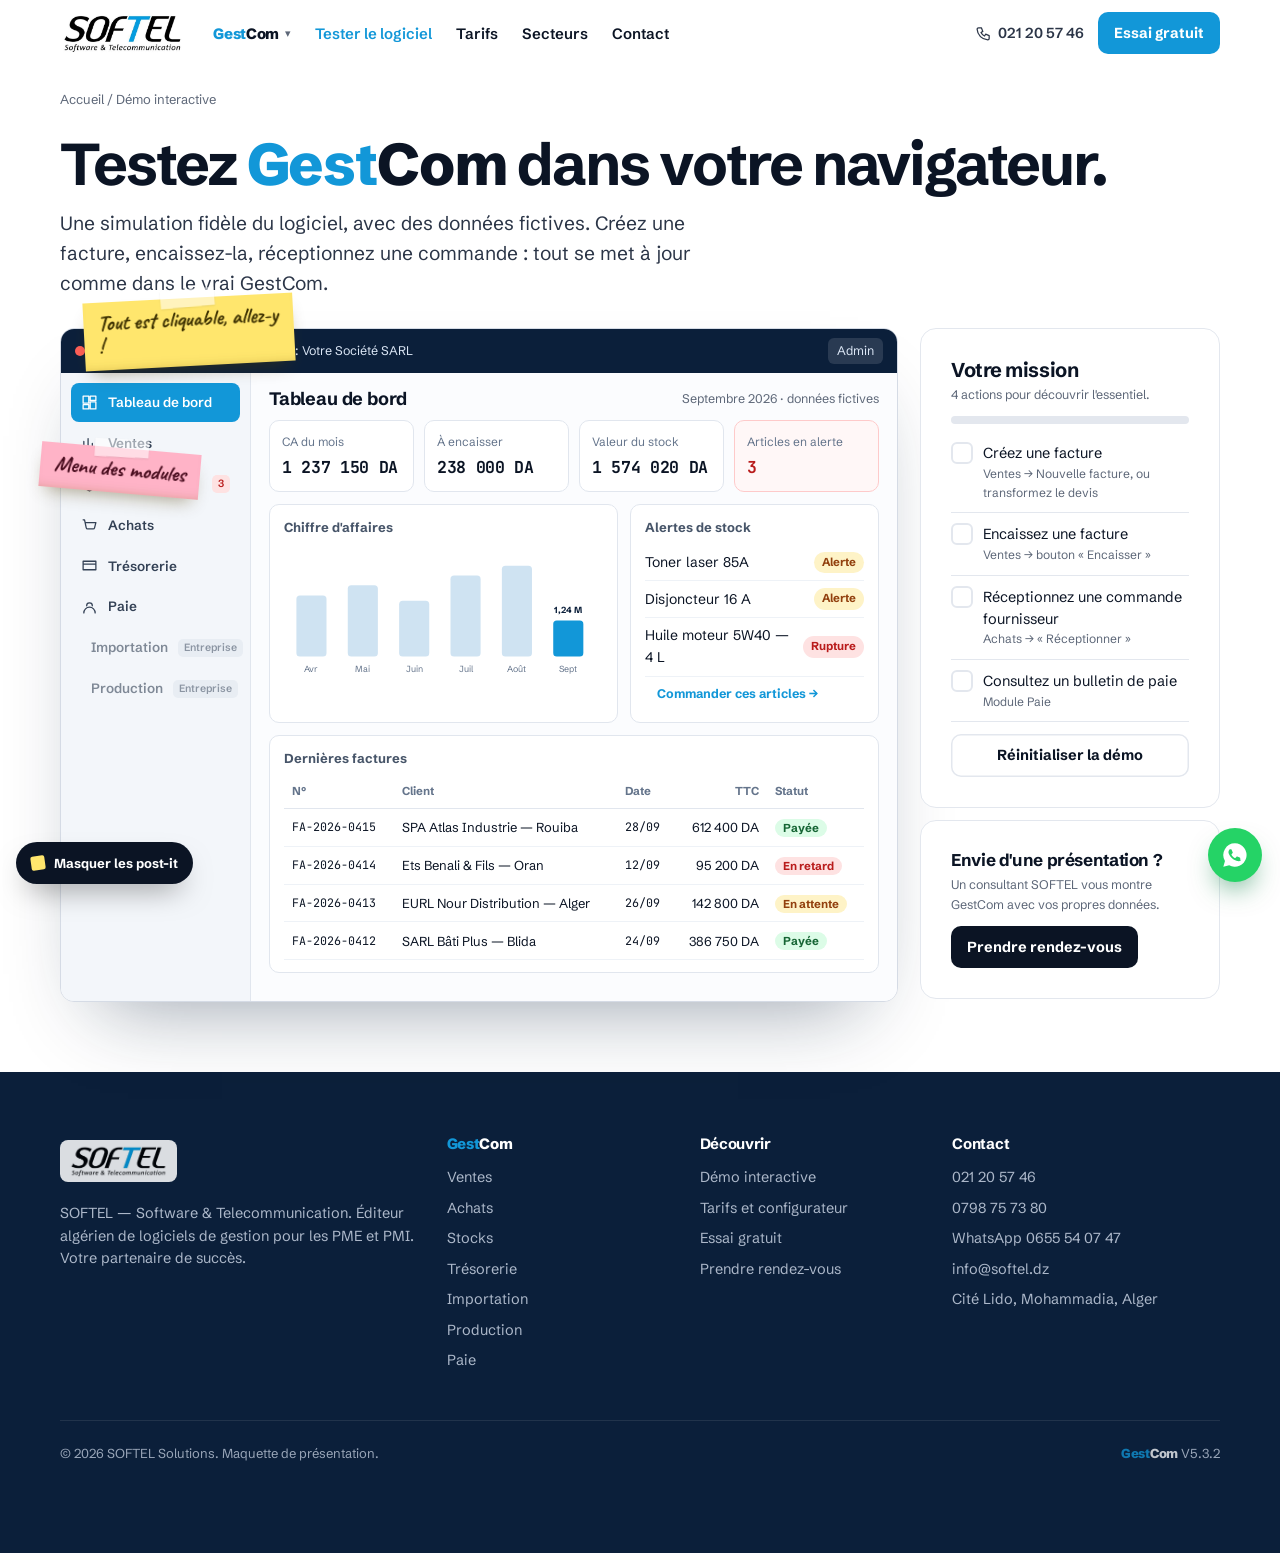
==== demo.html @ 3050d49d "Maquette SOFTEL GestCom : démo interactive, modules, tarifs, essai" ====
<!DOCTYPE html>
<html lang="fr"><head>
<meta charset="utf-8"><meta name="viewport" content="width=device-width, initial-scale=1, viewport-fit=cover">
<link rel="preconnect" href="https://fonts.googleapis.com"><link rel="preconnect" href="https://fonts.gstatic.com" crossorigin>
<link href="https://fonts.googleapis.com/css2?family=Schibsted+Grotesk:wght@400;500;600;700;800&family=JetBrains+Mono:wght@400;600&family=Caveat:wght@600;700&display=swap" rel="stylesheet">
<link rel="stylesheet" href="style.css"><link rel="icon" href="img/softel-logo.png">
<title>Tester GestCom — démo interactive · SOFTEL</title>
</head><body>
<div id="hdr"></div>
<main id="app"><div class="wrap"><nav class="crumb"><a href="index.html">Accueil</a> / Démo interactive</nav>
<div class="ph"><h1>Testez <span class="gc"><b>Gest</b><i>Com</i></span> dans votre navigateur.</h1><p class="lead">Une simulation fidèle du logiciel, avec des données fictives. Créez une facture, encaissez-la, réceptionnez une commande : tout se met à jour comme dans le vrai GestCom.</p></div>
<div class="demo-l"><div class="demo-wrap"><div id="sim"></div><span class="postit d1" style="--r:-3deg">Tout est cliquable, allez-y !</span><span class="postit d2 pk" style="--r:5deg">Menu des modules</span></div>
<aside class="miss"><div class="card"><h3>Votre mission</h3><p class="note" style="margin:4px 0 12px">4 actions pour découvrir l'essentiel.</p><div class="mbar"><i id="mb" style="width:0"></i></div><div id="mlist" style="margin-top:8px"></div>
<div class="win" id="win"><b>Bravo, vous avez fait le tour !</b><p class="note" style="margin:6px 0 10px">Le vrai GestCom va encore plus loin : multi-dépôts, importations, production…</p><a class="btn sm" href="essai.html">Demander l'essai gratuit</a></div>
<button class="btn ghost sm" id="rst" style="margin-top:12px;width:100%;justify-content:center">Réinitialiser la démo</button></div>
<div class="card"><h3 style="font-size:17px">Envie d'une présentation ?</h3><p class="note" style="margin:6px 0 12px">Un consultant SOFTEL vous montre GestCom avec vos propres données.</p><a class="btn sm dk" href="essai.html?t=rdv">Prendre rendez-vous</a></div></aside></div></div></main>
<div id="ftr"></div>
<script src="data.js"></script><script src="app.js"></script><script src="sim.js"></script>
<script>
Shell.init();
const T=[['facture','Créez une facture','Ventes → Nouvelle facture, ou transformez le devis','ventes'],['encaisse','Encaissez une facture','Ventes → bouton « Encaisser »','ventes'],['reception','Réceptionnez une commande fournisseur','Achats → « Réceptionner »','achats'],['paie','Consultez un bulletin de paie','Module Paie','paie']];
let sim;
function drawM(m){const n=T.filter(t=>m[t[0]]).length;document.getElementById('mb').style.width=(n/T.length*100)+'%';
 document.getElementById('mlist').innerHTML=T.map(t=>`<div class="mt${m[t[0]]?' done':''}" data-g="${t[3]}"><span class="cb">${m[t[0]]?ic(I.check,14):''}</span><span>${t[1]}<small>${t[2]}</small></span></div>`).join('');
 document.querySelectorAll('.mt').forEach(e=>e.onclick=()=>{sim.go(e.dataset.g);document.getElementById('sim').scrollIntoView({behavior:'smooth',block:'start'})});
 document.getElementById('win').classList.toggle('on',n===T.length)}
sim=mountSim(document.getElementById('sim'),{persist:true,notes:true,start:(location.hash.slice(1)||'dash'),onMission:drawM});
drawM(sim.mission());
document.getElementById('rst').onclick=()=>sim.reset();
</script></body></html>
---- style.css ----
:root{--ink:#0b1424;--ink2:#2b3547;--mut:#5d6778;--line:#e3e7ee;--bg:#fff;--paper:#f5f7fa;--blue:#1297d8;--deep:#0a4c8c;--navy:#0b1f3a;--ok:#12805c;--warn:#c2410c;--r:10px;--f:'Schibsted Grotesk',system-ui,sans-serif;--m:'JetBrains Mono',ui-monospace,monospace;--hand:'Caveat',cursive}
*{box-sizing:border-box;margin:0;padding:0}html{scroll-behavior:smooth;overflow-x:clip}
body{font-family:var(--f);color:var(--ink);background:var(--bg);line-height:1.55;-webkit-font-smoothing:antialiased;overflow-x:clip}
img{max-width:100%;display:block}a{color:inherit;text-decoration:none}button,input,select,textarea{font:inherit;color:inherit}
.wrap{max-width:1240px;margin:0 auto;padding-inline:clamp(16px,4vw,40px)}
h1,h2,h3,h4{line-height:1.08;letter-spacing:-.022em;font-weight:700}
h1{font-size:clamp(38px,5.4vw,72px);letter-spacing:-.035em}
h2{font-size:clamp(30px,3.8vw,50px);letter-spacing:-.03em}
h3{font-size:20px}
section{padding-block:clamp(60px,8vw,112px)}
.mono{font-family:var(--m);font-size:.9em}
.lead{font-size:clamp(17px,1.5vw,19.5px);color:var(--ink2);max-width:58ch}
.gc{font-weight:800;letter-spacing:-.02em;white-space:nowrap}.gc b{color:var(--blue);font-weight:800}.gc i{font-style:normal;color:var(--ink)}
.dark .gc i,.ft .gc i{color:#fff}
.btn{display:inline-flex;align-items:center;gap:10px;background:var(--blue);color:#fff;border:0;border-radius:var(--r);padding:14px 22px;font-weight:700;font-size:15.5px;cursor:pointer;transition:.2s;white-space:nowrap}
.btn:hover{background:var(--deep)}.btn.sm{padding:10px 16px;font-size:14.5px}
.btn.ghost{background:transparent;color:var(--ink);box-shadow:inset 0 0 0 1.5px var(--line)}.btn.ghost:hover{box-shadow:inset 0 0 0 1.5px var(--ink)}
.btn.dk{background:var(--ink)}.btn.dk:hover{background:#000}
.btn.wh{background:#fff;color:var(--ink)}
.acts{display:flex;gap:12px;flex-wrap:wrap}
.rv{opacity:0;transform:translateY(18px);transition:opacity .7s cubic-bezier(.2,.7,.2,1),transform .7s cubic-bezier(.2,.7,.2,1)}.rv.in{opacity:1;transform:none}
@media (prefers-reduced-motion:reduce){.rv{opacity:1;transform:none}*{animation:none!important}}
/* header */
.hd{position:sticky;top:0;z-index:50;background:rgba(255,255,255,.92);backdrop-filter:blur(12px);-webkit-backdrop-filter:blur(12px);border-bottom:1px solid transparent;transition:.25s}
.hd.solid{border-color:var(--line)}
.hdi{display:flex;align-items:center;gap:28px;padding-block:12px}
.logo img{height:42px;width:auto}
.nav{display:flex;align-items:center;gap:24px;font-weight:600;font-size:15px;flex:1}
.nav>a.act,.nav>a:hover{color:var(--blue)}
.dd{position:relative}.dd>button{border:0;background:transparent;cursor:pointer;display:flex;gap:6px;align-items:center;padding:8px 0;font-weight:700}
.car{font-size:11px;color:var(--mut)}
.ddm{position:absolute;top:100%;left:-18px;width:620px;display:grid;grid-template-columns:1fr 1fr;gap:4px;background:#fff;border:1px solid var(--line);border-radius:14px;padding:10px;box-shadow:0 30px 60px -30px rgba(11,20,36,.35);opacity:0;pointer-events:none;transform:translateY(6px);transition:.2s}
.dd:hover .ddm,.dd:focus-within .ddm{opacity:1;pointer-events:auto;transform:none}
.ddm a{display:flex;gap:12px;padding:10px;border-radius:10px}.ddm a:hover{background:var(--paper)}
.ddm b{display:block;font-size:14.5px}.ddm small{color:var(--mut);font-size:12.5px;line-height:1.35;display:block}
.mi{width:36px;height:36px;border-radius:9px;background:color-mix(in srgb,var(--c) 12%,#fff);color:var(--c);display:grid;place-items:center;flex:none}
.hr{display:flex;align-items:center;gap:14px}.lnk{display:inline-flex;gap:6px;align-items:center;font-weight:600;font-size:14.5px;color:var(--ink2)}
.burger{display:none;width:42px;height:42px;border:1px solid var(--line);background:#fff;border-radius:10px;font-size:19px;cursor:pointer}
.mnav{display:none}
@media(max-width:1020px){.nav,.lnk{display:none}.burger{display:grid;place-items:center}.hdi{justify-content:space-between}.mnav.open{display:flex;flex-direction:column;padding:6px clamp(16px,4vw,40px) 18px;border-top:1px solid var(--line)}.mnav a{padding:12px 0;border-bottom:1px solid var(--line);font-weight:600}}
/* post-it */
@keyframes bob{0%,100%{transform:rotate(var(--r)) translateY(0)}50%{transform:rotate(var(--r)) translateY(-4px)}}
.postit{position:absolute;z-index:6;font-family:var(--hand);font-size:22px;line-height:1.05;font-weight:700;color:#3b2f00;background:#ffe66d;padding:10px 14px 12px;min-width:120px;max-width:210px;box-shadow:0 10px 18px -8px rgba(80,60,0,.45),inset 0 -8px 12px -10px rgba(120,90,0,.35);transform:rotate(var(--r));animation:bob 3.2s ease-in-out infinite;pointer-events:none}
.postit::before{content:"";position:absolute;top:-9px;left:50%;width:54px;height:18px;margin-left:-27px;background:rgba(255,255,255,.55);transform:rotate(-2deg);box-shadow:0 1px 2px rgba(0,0,0,.08)}
.postit.pk{background:#ffb3c7;color:#4a0d1f}.postit.bl{background:#bfe6ff;color:#062b45}.postit.gr{background:#c9f2c0;color:#123d0c}
.postit.inl{position:relative;display:inline-block;vertical-align:middle}
.nopost .postit{display:none!important}
.ptog{position:fixed;left:16px;bottom:calc(16px + env(safe-area-inset-bottom,0px));z-index:80;display:inline-flex;align-items:center;gap:9px;border:0;cursor:pointer;background:var(--ink);color:#fff;font-weight:700;font-size:13px;padding:11px 15px;border-radius:999px;box-shadow:0 14px 30px -12px rgba(0,0,0,.5)}
.ptog .pin{width:14px;height:14px;background:#ffe66d;border-radius:2px;transform:rotate(-8deg)}
.wa{position:fixed;right:18px;bottom:calc(18px + env(safe-area-inset-bottom,0px));z-index:70;width:54px;height:54px;border-radius:50%;background:#25d366;color:#fff;display:grid;place-items:center;box-shadow:0 14px 28px -10px rgba(0,120,60,.7)}
#toast{position:fixed;top:84px;right:18px;z-index:95;background:var(--ink);color:#fff;border-radius:12px;padding:14px 18px;max-width:340px;transform:translateX(130%);transition:.35s cubic-bezier(.2,.8,.2,1);font-size:14.5px}
#toast.on{transform:none}
/* footer */
.ft{background:var(--navy);color:#c9d3e3;padding-top:64px}
.ft .logo img{background:#fff;border-radius:8px;padding:4px 8px}
.ftop{display:grid;grid-template-columns:1.6fr 1fr 1fr 1.2fr;gap:30px}
.ftop p{margin-top:16px;max-width:360px;font-size:14.5px;opacity:.85}
.ftop h4{color:#fff;font-size:15px;margin-bottom:10px}
.ftop a{display:block;font-size:14.5px;padding:4px 0;opacity:.85}.ftop a:hover{opacity:1;color:#fff}
.fbot{display:flex;justify-content:space-between;gap:12px;flex-wrap:wrap;border-top:1px solid rgba(255,255,255,.12);margin-top:44px;padding-block:22px 90px;font-size:13px;opacity:.75}
@media(max-width:860px){.ftop{grid-template-columns:1fr 1fr}.ftop>div:first-child{grid-column:1/-1}}
/* forms */
.fld{display:flex;flex-direction:column;gap:6px;font-size:13.5px;font-weight:600}
.fld input,.fld select,.fld textarea{border:1px solid var(--line);border-radius:var(--r);padding:12px 13px;font-weight:400;font-size:15px;background:#fff;outline:0}
.fld input:focus,.fld select:focus,.fld textarea:focus{border-color:var(--blue);box-shadow:0 0 0 3px color-mix(in srgb,var(--blue) 18%,transparent)}
.fg{display:grid;grid-template-columns:1fr 1fr;gap:14px}.fg .full{grid-column:1/-1}
@media(max-width:620px){.fg{grid-template-columns:1fr}}
.card{background:#fff;border:1px solid var(--line);border-radius:16px;padding:clamp(20px,2.6vw,30px)}
.note{font-size:12.5px;color:var(--mut)}
.crumb{font-size:13px;color:var(--mut);padding-top:22px}.crumb a:hover{color:var(--blue)}
.tag{display:inline-flex;align-items:center;gap:8px;font-size:13px;font-weight:700;color:var(--deep);background:color-mix(in srgb,var(--blue) 10%,#fff);padding:6px 12px;border-radius:999px}
.tag .dot{width:7px;height:7px;border-radius:50%;background:var(--ok);box-shadow:0 0 0 3px color-mix(in srgb,var(--ok) 25%,transparent)}
/* ===== Simulateur GestCom ===== */
.sim{background:#fff;border:1px solid #d5dbe5;border-radius:14px;overflow:hidden;box-shadow:0 40px 80px -40px rgba(11,31,58,.45);font-size:14px;text-align:left}
.stb{display:flex;align-items:center;gap:12px;padding:9px 14px;background:#0b1f3a;color:#dbe6f5;font-size:12.5px}
.stb .gc i{color:#fff}.dots{display:flex;gap:6px}.dots i{width:10px;height:10px;border-radius:50%;background:#ff5f57}.dots i:nth-child(2){background:#febc2e}.dots i:nth-child(3){background:#28c840}
.stt{flex:1;white-space:nowrap;overflow:hidden;text-overflow:ellipsis}.usr{background:rgba(255,255,255,.12);padding:3px 9px;border-radius:6px}
.sbody{display:grid;grid-template-columns:190px 1fr;min-height:520px}
.snav{background:#f3f6fa;border-right:1px solid #e1e6ee;padding:10px;display:flex;flex-direction:column;gap:2px}
.snav button{display:flex;align-items:center;gap:10px;border:0;background:transparent;padding:9px 10px;border-radius:8px;cursor:pointer;font-weight:600;font-size:13.5px;color:#334155;text-align:left}
.snav button:hover{background:#e7edf5}.snav button.on{background:#1297d8;color:#fff}
.snav button.lk{opacity:.6}.snav em{margin-left:auto;font-style:normal;font-size:10.5px;background:#e2e8f0;color:#475569;padding:1px 6px;border-radius:5px}
.snav em.al{background:#fee2e2;color:#b91c1c}.snav button.on em{background:rgba(255,255,255,.25);color:#fff}
.smain{padding:16px 18px;overflow:auto;max-height:640px;background:#fbfcfe}
.sim.cmp .smain{max-height:470px}.sim.cmp .sbody{min-height:470px}
.sh{display:flex;justify-content:space-between;align-items:center;gap:10px;margin-bottom:12px;flex-wrap:wrap}.sh h4{font-size:18px;letter-spacing:-.01em}
.kpis{display:grid;grid-template-columns:repeat(4,1fr);gap:10px;margin-bottom:12px}.kpis.k2{grid-template-columns:repeat(3,1fr)}
.kpis div{background:#fff;border:1px solid #e1e6ee;border-radius:10px;padding:10px 12px}.kpis small{color:#64748b;font-size:12px}.kpis b{display:block;font-size:16.5px;font-family:var(--m);letter-spacing:-.02em;margin-top:2px}
.kpis .al{border-color:#fecaca;background:#fff7f7}.kpis .al b{color:#b91c1c}
.g2{display:grid;grid-template-columns:1.4fr 1fr;gap:12px}.g2b{grid-template-columns:.8fr 1.2fr}
.pn{background:#fff;border:1px solid #e1e6ee;border-radius:10px;padding:12px 14px;margin-bottom:12px}
.pn h5{font-size:13px;color:#475569;margin-bottom:8px;font-weight:700}
.chart{width:100%;height:auto}.chart text{font-size:10px;fill:#64748b;font-family:var(--f)}.chart text.v{fill:#0b1f3a;font-weight:700}
.row{display:flex;justify-content:space-between;align-items:center;gap:10px;padding:7px 0;border-bottom:1px solid #eef2f7}.row:last-child{border:0}.rw{display:flex;gap:6px;align-items:center;flex-wrap:wrap;justify-content:flex-end}
.bd{font-size:11.5px;font-weight:700;padding:2px 8px;border-radius:999px;white-space:nowrap}.bd.ok{background:#dcfce7;color:#166534}.bd.wt{background:#fef3c7;color:#92400e}.bd.ko{background:#fee2e2;color:#b91c1c}
.sb{display:inline-flex;align-items:center;gap:6px;border:1px solid #d5dbe5;background:#fff;padding:6px 11px;border-radius:7px;font-weight:700;font-size:12.5px;cursor:pointer;white-space:nowrap}
.sb:hover{border-color:#1297d8;color:#1297d8}.sb.pr{background:#1297d8;border-color:#1297d8;color:#fff}.sb.pr:hover{background:#0a4c8c;color:#fff}.sb.ln{border-color:transparent;color:#1297d8}
.tbl{overflow-x:auto}.tbl table,.doc table{width:100%;border-collapse:collapse;font-size:13px}
.tbl th,.doc th{text-align:left;font-size:11.5px;color:#64748b;font-weight:700;padding:7px 8px;border-bottom:1px solid #e1e6ee;white-space:nowrap}
.tbl td,.doc td{padding:8px;border-bottom:1px solid #eef2f7;vertical-align:middle}.n{text-align:right!important;white-space:nowrap}
.srch{border:1px solid #d5dbe5;border-radius:8px;padding:7px 10px;font-size:13px;width:220px}
.fl select{border:1px solid #d5dbe5;border-radius:6px;padding:5px;font-size:13px;max-width:230px}.fl input{width:64px;border:1px solid #d5dbe5;border-radius:6px;padding:5px;text-align:right}
.sl{display:flex;flex-direction:column;gap:4px;font-weight:700;font-size:12.5px;margin-bottom:10px}.sl select{border:1px solid #d5dbe5;border-radius:7px;padding:8px;font-size:14px;max-width:360px}
.tot{margin:12px 0 10px auto;max-width:300px;display:grid;gap:4px}.tot div{display:flex;justify-content:space-between;font-size:13.5px}.tot b{font-family:var(--m)}.tot .big{font-size:16px;border-top:1px solid #e1e6ee;padding-top:6px}
.pos{color:#15803d;font-family:var(--m)}.neg{color:#b91c1c;font-family:var(--m)}
.emp{display:block;width:100%;text-align:left;border:1px solid transparent;background:transparent;padding:9px 10px;border-radius:8px;cursor:pointer}.emp small{display:block;color:#64748b}.emp.on{background:#e8f4fb;border-color:#bfe0f3}
.lockv{text-align:center;padding:50px 20px;display:flex;flex-direction:column;align-items:center;gap:10px}.lockv h4{font-size:22px}
.rel{position:relative;display:inline-block}
.postit.n-new{top:44px;right:-10px;font-size:19px;min-width:150px}.postit.n-val{bottom:44px;right:0;font-size:19px}
.simod{position:fixed;inset:0;z-index:100;background:rgba(6,14,28,.6);display:grid;place-items:center;padding:16px;overflow:auto}
.doc{background:#fff;color:#0b1424;max-width:640px;width:100%;border-radius:10px;padding:28px;font-size:14px}
.dh{display:flex;justify-content:space-between;gap:16px;border-bottom:2px solid #0b1f3a;padding-bottom:12px}
@media(max-width:760px){.sbody{grid-template-columns:1fr}.snav{flex-direction:row;overflow-x:auto;border-right:0;border-bottom:1px solid #e1e6ee}.snav button{flex:none}.snav button span{white-space:nowrap}.kpis{grid-template-columns:1fr 1fr}.kpis.k2{grid-template-columns:1fr 1fr}.g2,.g2b{grid-template-columns:1fr}.stt{font-size:11px}.smain{max-height:none}.postit.n-new{right:auto;left:0}}
@media print{body>*:not(.simod){display:none!important}.simod{position:static;background:none;padding:0}.doc .acts{display:none}}
/* ===== Accueil ===== */
.hero{padding-block:clamp(40px,6vw,80px) 70px;background:linear-gradient(180deg,#f3f8fc 0%,#fff 70%);position:relative;overflow:hidden}
.hero::before{content:"";position:absolute;inset:0;background:radial-gradient(circle at 1px 1px,rgba(18,151,216,.18) 1px,transparent 0) 0 0/22px 22px;mask:linear-gradient(180deg,#000,transparent 70%);pointer-events:none}
.hg{position:relative;display:grid;grid-template-columns:.9fr 1.25fr;gap:clamp(24px,4vw,56px);align-items:center}
.hero h1 .gc{font-size:1em}
.hero .lead{margin:20px 0 28px}
.proof{display:flex;gap:26px;flex-wrap:wrap;margin-top:30px;padding-top:22px;border-top:1px solid var(--line);font-size:14px;color:var(--mut)}
.proof b{display:block;font-size:22px;color:var(--ink);letter-spacing:-.02em}
.hsim{position:relative}
.hsim .postit.p1{top:-26px;left:-24px}.hsim .postit.p2{bottom:-22px;right:-14px}
@media(max-width:1020px){.hg{grid-template-columns:1fr}.hsim .postit.p1{left:8px}}
.strip{border-block:1px solid var(--line);background:#fff}
.strip .wrap{display:flex;justify-content:space-between;gap:20px;flex-wrap:wrap;padding-block:18px;font-size:14.5px;color:var(--ink2)}
.strip span{display:inline-flex;align-items:center;gap:8px}.strip svg{color:var(--blue)}
.sh2{display:flex;justify-content:space-between;align-items:flex-end;gap:24px;flex-wrap:wrap;margin-bottom:36px}.sh2 p{max-width:460px;color:var(--mut)}
.mods{display:grid;grid-template-columns:repeat(4,1fr);gap:14px}
.mod{position:relative;border:1px solid var(--line);border-radius:14px;padding:22px;display:flex;flex-direction:column;gap:10px;transition:.25s;background:#fff}
.mod:hover{border-color:var(--c);transform:translateY(-3px);box-shadow:0 20px 40px -26px rgba(11,31,58,.35)}
.mod h3{font-size:19px}.mod p{font-size:14.5px;color:var(--mut)}
.mod .go{margin-top:auto;display:inline-flex;align-items:center;gap:8px;font-weight:700;font-size:14px;color:var(--c)}
.mod .pls{position:absolute;top:16px;right:16px;width:10px;height:10px;border-radius:50%;background:var(--c);box-shadow:0 0 0 0 var(--c);animation:pl 2s infinite}
@keyframes pl{0%{box-shadow:0 0 0 0 color-mix(in srgb,var(--c) 60%,transparent)}70%{box-shadow:0 0 0 10px transparent}100%{box-shadow:0 0 0 0 transparent}}
.mod.all{background:var(--navy);color:#fff;border-color:var(--navy);justify-content:center}.mod.all p{color:#b8c6db}
@media(max-width:1020px){.mods{grid-template-columns:1fr 1fr}}@media(max-width:560px){.mods{grid-template-columns:1fr}}
.ba{display:grid;grid-template-columns:1fr 1fr;gap:18px;align-items:stretch}
.ba figure{position:relative;border-radius:16px;overflow:hidden;min-height:340px}
.ba img{width:100%;height:100%;object-fit:cover;position:absolute;inset:0}
.ba figcaption{position:absolute;left:16px;bottom:16px;background:#fff;border-radius:10px;padding:8px 12px;font-weight:700;font-size:14px}
.after{background:var(--navy);color:#fff;border-radius:16px;padding:clamp(24px,3vw,40px);display:flex;flex-direction:column;gap:14px}
.after ul{list-style:none;display:grid;gap:10px}.after li{display:flex;gap:10px;align-items:flex-start}.after li svg{color:#5cc4f5;flex:none;margin-top:2px}
@media(max-width:860px){.ba{grid-template-columns:1fr}}
.feats{display:grid;grid-template-columns:repeat(4,1fr);border-top:1px solid var(--line);border-left:1px solid var(--line)}
.feats div{border-right:1px solid var(--line);border-bottom:1px solid var(--line);padding:22px}
.feats b{display:block;margin-bottom:6px;font-size:16px}.feats span{font-size:14px;color:var(--mut)}
@media(max-width:900px){.feats{grid-template-columns:1fr 1fr}}@media(max-width:520px){.feats{grid-template-columns:1fr}}
.tryband{background:linear-gradient(135deg,#0b1f3a,#0a4c8c);color:#fff;border-radius:20px;padding:clamp(28px,4vw,54px);display:grid;grid-template-columns:1.2fr 1fr;gap:30px;align-items:center;position:relative}
.tryband .lead{color:#c8d6ea}.tryband .steps3{display:grid;gap:12px;counter-reset:s}
.tryband .steps3 div{display:flex;gap:12px;align-items:center;background:rgba(255,255,255,.08);border-radius:12px;padding:12px 14px;counter-increment:s}
.tryband .steps3 div::before{content:counter(s);width:30px;height:30px;border-radius:50%;background:#fff;color:var(--navy);display:grid;place-items:center;font-weight:800;flex:none}
@media(max-width:860px){.tryband{grid-template-columns:1fr}}
.sect{display:flex;flex-wrap:wrap;gap:10px}.sect span{border:1px solid var(--line);border-radius:999px;padding:9px 16px;font-weight:600;font-size:14.5px;background:#fff}
.pp{display:grid;grid-template-columns:repeat(3,1fr);gap:14px}
.pp a{border:1px solid var(--line);border-radius:14px;padding:22px;display:flex;flex-direction:column;gap:6px;position:relative;transition:.2s}.pp a:hover{border-color:var(--blue)}
.pp a.hl{border:2px solid var(--blue)}.pp .pr{font-family:var(--m);font-size:22px;font-weight:600;letter-spacing:-.02em}.pp small{color:var(--mut)}
@media(max-width:860px){.pp{grid-template-columns:1fr}}
.contact{display:grid;grid-template-columns:1fr 1fr;gap:18px}
.cl{display:flex;gap:14px;align-items:flex-start;padding:14px 0;border-bottom:1px solid var(--line)}.cl:last-child{border:0}.cl svg{color:var(--blue);flex:none;margin-top:2px}.cl small{display:block;color:var(--mut)}
@media(max-width:860px){.contact{grid-template-columns:1fr}}
/* ===== Pages ===== */
.ph{padding-block:10px 30px}.ph h1{font-size:clamp(34px,4.6vw,60px);margin-top:12px}.ph .lead{margin-top:14px}
.demo-l{display:grid;grid-template-columns:1fr 300px;gap:22px;align-items:start;padding-bottom:70px}
.miss{position:sticky;top:88px;display:flex;flex-direction:column;gap:12px}
.mbar{height:8px;border-radius:4px;background:var(--line);overflow:hidden}.mbar i{display:block;height:100%;background:var(--ok);transition:width .5s}
.mt{display:flex;gap:10px;align-items:flex-start;font-size:14.5px;padding:10px 0;border-bottom:1px solid var(--line);cursor:pointer}
.mt .cb{width:22px;height:22px;border-radius:6px;border:2px solid var(--line);flex:none;display:grid;place-items:center;color:#fff}
.mt.done .cb{background:var(--ok);border-color:var(--ok)}.mt.done span{text-decoration:line-through;color:var(--mut)}
.mt small{display:block;color:var(--mut)}
.win{background:#e9f8f1;border:1px solid #b7e6cf;border-radius:14px;padding:16px;display:none}.win.on{display:block}
@media(max-width:1020px){.demo-l{grid-template-columns:1fr}.miss{position:static;order:-1}}
.demo-wrap{position:relative}
.demo-wrap .postit.d1{top:-30px;left:24px}.demo-wrap .postit.d2{top:120px;left:-20px}
@media(max-width:760px){.demo-wrap .postit.d2{display:none}}
/* tarifs */
.bill{display:inline-flex;background:var(--paper);border:1px solid var(--line);border-radius:12px;padding:4px;gap:4px}
.bill button{border:0;background:transparent;padding:10px 16px;border-radius:9px;font-weight:700;cursor:pointer;font-size:14.5px}.bill button.on{background:#fff;box-shadow:0 2px 8px -3px rgba(0,0,0,.2)}
.plans{display:grid;grid-template-columns:repeat(3,1fr);gap:16px;margin-top:26px}
.plan{border:1px solid var(--line);border-radius:18px;padding:26px;display:flex;flex-direction:column;gap:14px;position:relative;background:#fff;cursor:pointer;transition:.2s}
.plan:hover{border-color:var(--blue)}.plan.on{border:2px solid var(--blue);box-shadow:0 30px 60px -36px rgba(18,151,216,.6)}
.plan .pop{position:absolute;top:-12px;left:24px;background:var(--blue);color:#fff;font-size:12px;font-weight:800;padding:4px 10px;border-radius:999px}
.plan .pr{font-family:var(--m);font-size:32px;font-weight:600;letter-spacing:-.03em}.plan .pr small{font-family:var(--f);font-size:14px;color:var(--mut);font-weight:500;letter-spacing:0}
.plan ul{list-style:none;display:grid;gap:8px;font-size:14.5px}.plan li{display:flex;gap:9px}.plan li svg{color:var(--ok);flex:none;margin-top:2px}.plan li.no{color:#9aa3b2}.plan li.no svg{color:#cbd2dc}
@media(max-width:960px){.plans{grid-template-columns:1fr}}
.cfg{display:grid;grid-template-columns:1fr 380px;gap:22px;align-items:start;margin-top:40px}
.cfgsum{position:sticky;top:88px}
.opt{display:flex;justify-content:space-between;align-items:center;gap:12px;padding:14px 0;border-bottom:1px solid var(--line)}
.opt label{display:flex;gap:12px;align-items:center;cursor:pointer;font-weight:600}.opt input[type=checkbox]{width:19px;height:19px;accent-color:var(--blue)}
.opt small{color:var(--mut);font-weight:400;display:block}
.rng{width:100%;accent-color:var(--blue)}
.srow{display:flex;justify-content:space-between;gap:10px;font-size:14.5px;padding:5px 0}.srow b{font-family:var(--m)}
.srow.t{border-top:1px solid var(--line);margin-top:8px;padding-top:12px;font-size:19px}
@media(max-width:960px){.cfg{grid-template-columns:1fr}.cfgsum{position:static}}
table.cmp{width:100%;border-collapse:collapse;font-size:14.5px}table.cmp th,table.cmp td{padding:12px;border-bottom:1px solid var(--line);text-align:center}table.cmp th:first-child,table.cmp td:first-child{text-align:left}
table.cmp thead th{font-size:15px}.yes{color:var(--ok);font-weight:800}.nop{color:#c0c7d2}
details.faq{border-bottom:1px solid var(--line);padding:16px 0}details.faq summary{font-weight:700;cursor:pointer;font-size:16.5px}details.faq p{margin-top:10px;color:var(--ink2);max-width:75ch}
/* module */
.mh{display:grid;grid-template-columns:1fr 1fr;gap:clamp(24px,4vw,56px);align-items:center;padding-block:20px 60px}
.mkp{display:grid;grid-template-columns:repeat(3,1fr);gap:10px;margin-top:26px}.mkp div{border:1px solid var(--line);border-radius:12px;padding:14px}.mkp b{display:block;font-size:20px;letter-spacing:-.02em}.mkp small{color:var(--mut)}
.flist{display:grid;grid-template-columns:1fr 1fr;gap:12px}.flist div{display:flex;gap:12px;border:1px solid var(--line);border-radius:12px;padding:16px;background:#fff}.flist svg{color:var(--c);flex:none}
@media(max-width:900px){.mh{grid-template-columns:1fr}.flist{grid-template-columns:1fr}}
.mnav2{display:flex;gap:8px;flex-wrap:wrap}.mnav2 a{border:1px solid var(--line);border-radius:999px;padding:8px 14px;font-weight:600;font-size:14px}.mnav2 a.on{background:var(--ink);color:#fff;border-color:var(--ink)}
/* essai */
.tabs2{display:flex;gap:6px;flex-wrap:wrap;margin-bottom:20px}.tabs2 button{border:1px solid var(--line);background:#fff;padding:11px 16px;border-radius:10px;font-weight:700;cursor:pointer}.tabs2 button.on{background:var(--ink);color:#fff;border-color:var(--ink)}
.slots{display:grid;grid-template-columns:repeat(4,1fr);gap:8px}.slots button{border:1px solid var(--line);background:#fff;border-radius:10px;padding:10px 6px;cursor:pointer;font-weight:600;font-size:13.5px}.slots button.on{border:2px solid var(--blue);color:var(--blue)}
.slots button small{display:block;color:var(--mut);font-weight:400}
@media(max-width:560px){.slots{grid-template-columns:repeat(2,1fr)}}
.okb{text-align:center;display:flex;flex-direction:column;align-items:center;gap:12px;padding:30px 10px}
.okb .ok{width:70px;height:70px;border-radius:50%;background:var(--ok);color:#fff;display:grid;place-items:center}
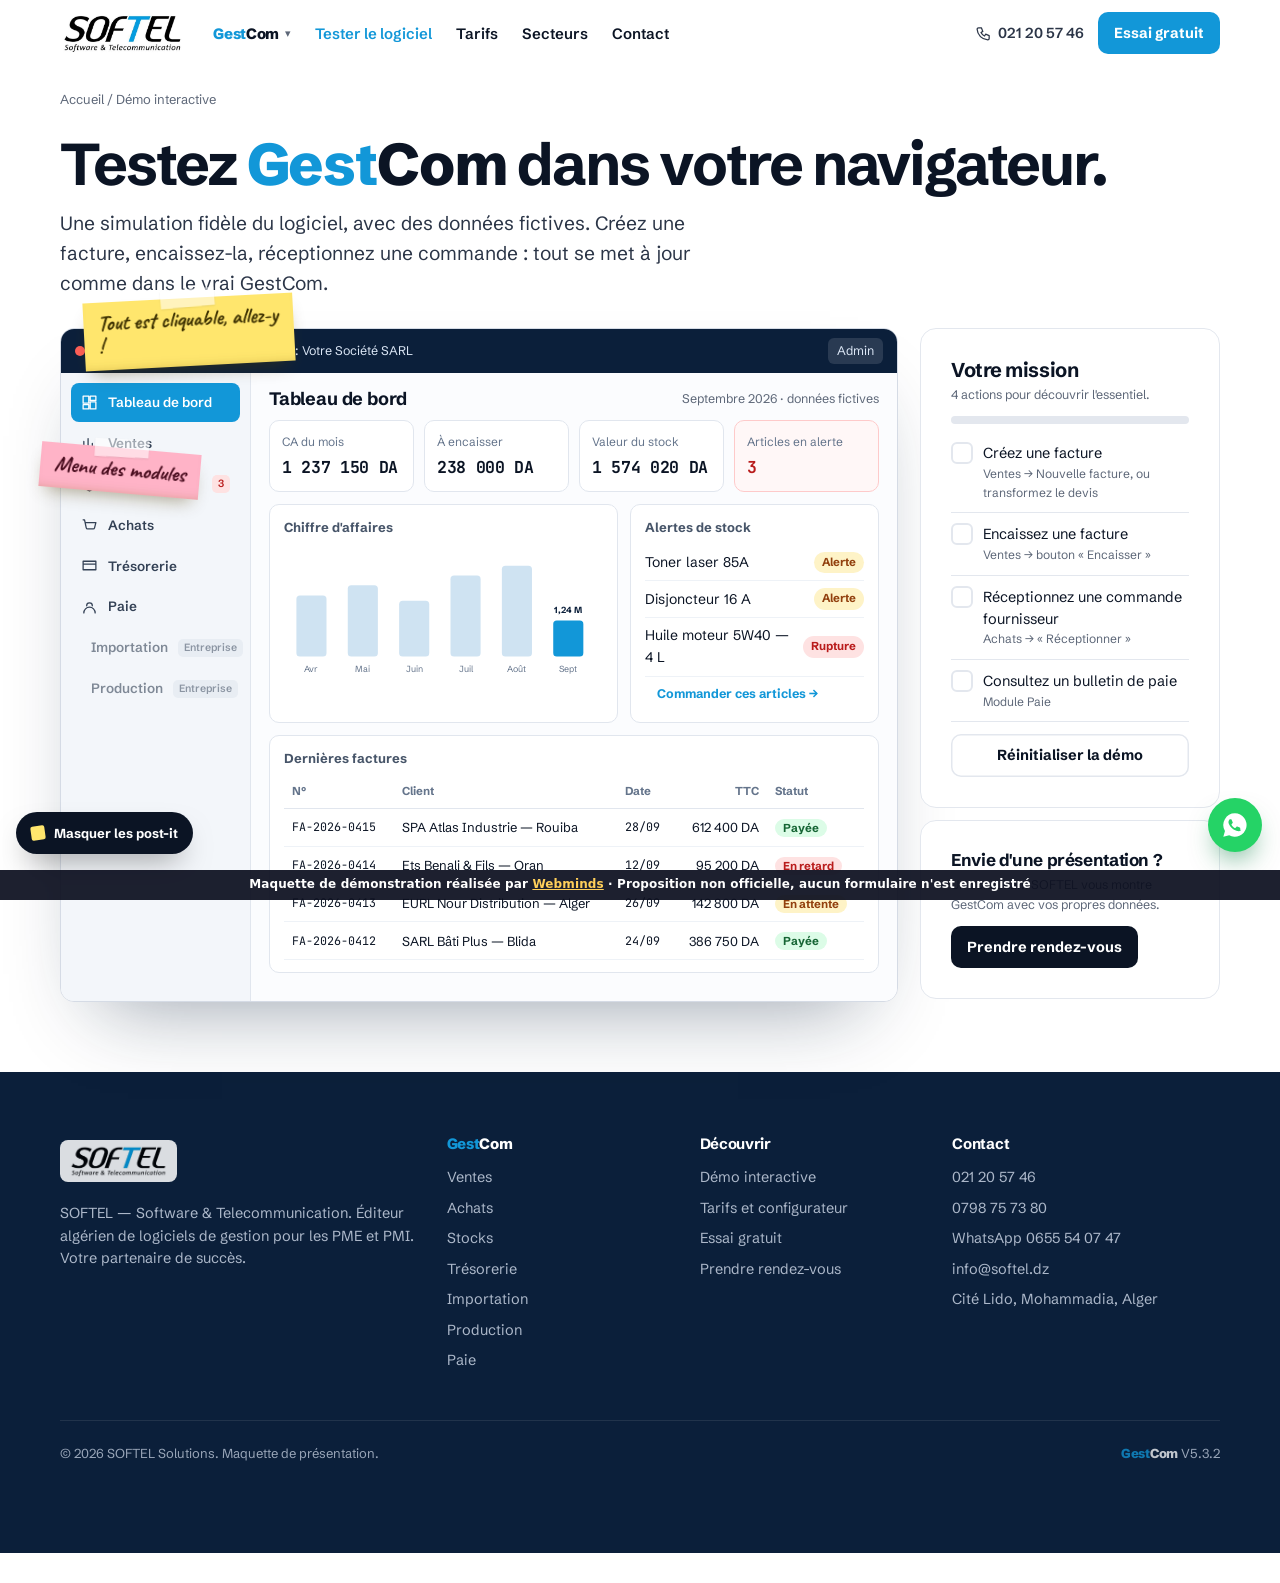
==== commit 8c0d796d: "Bandeau maquette de démonstration + noindex" ====
--- a/demo.html
+++ b/demo.html
@@ -5,7 +5,7 @@
 <link href="https://fonts.googleapis.com/css2?family=Schibsted+Grotesk:wght@400;500;600;700;800&family=JetBrains+Mono:wght@400;600&family=Caveat:wght@600;700&display=swap" rel="stylesheet">
 <link rel="stylesheet" href="style.css"><link rel="icon" href="img/softel-logo.png">
 <title>Tester GestCom — démo interactive · SOFTEL</title>
-</head><body>
+<meta name="robots" content="noindex, nofollow"><!--wm-demo--></head><body>
 <div id="hdr"></div>
 <main id="app"><div class="wrap"><nav class="crumb"><a href="index.html">Accueil</a> / Démo interactive</nav>
 <div class="ph"><h1>Testez <span class="gc"><b>Gest</b><i>Com</i></span> dans votre navigateur.</h1><p class="lead">Une simulation fidèle du logiciel, avec des données fictives. Créez une facture, encaissez-la, réceptionnez une commande : tout se met à jour comme dans le vrai GestCom.</p></div>
@@ -27,4 +27,5 @@
 sim=mountSim(document.getElementById('sim'),{persist:true,notes:true,start:(location.hash.slice(1)||'dash'),onMission:drawM});
 drawM(sim.mission());
 document.getElementById('rst').onclick=()=>sim.reset();
-</script></body></html>+</script><div id="wm-demo" role="note" style="position:fixed;left:0;right:0;bottom:0;z-index:2147483000;background:rgba(10,14,30,.92);color:#fff;font:600 12px/1.3 system-ui,-apple-system,Segoe UI,Roboto,sans-serif;text-align:center;padding:7px 12px calc(7px + env(safe-area-inset-bottom,0px));letter-spacing:.01em">Maquette de démonstration réalisée par <a href="https://webminds.dz" style="color:#ffcf5a;text-decoration:underline" target="_blank" rel="noopener">Webminds</a> · Proposition non officielle, aucun formulaire n'est enregistré</div>
+<script>(function(){function f(){var b=document.getElementById('wm-demo');if(!b)return;var h=b.offsetHeight;document.body.style.paddingBottom=(parseFloat(getComputedStyle(document.body).paddingBottom)||0)+h+'px';document.querySelectorAll('body *').forEach(function(e){if(e===b||b.contains(e))return;var s=getComputedStyle(e);if(s.position!=='fixed')return;var bt=parseFloat(s.bottom);if(!isNaN(bt)&&bt<120&&s.bottom!=='auto'&&e.offsetHeight<window.innerHeight*.6){e.style.bottom=(bt+h)+'px'}})}if(document.readyState==='complete')f();else addEventListener('load',f)})();</script><!--wm-demo--></body></html>
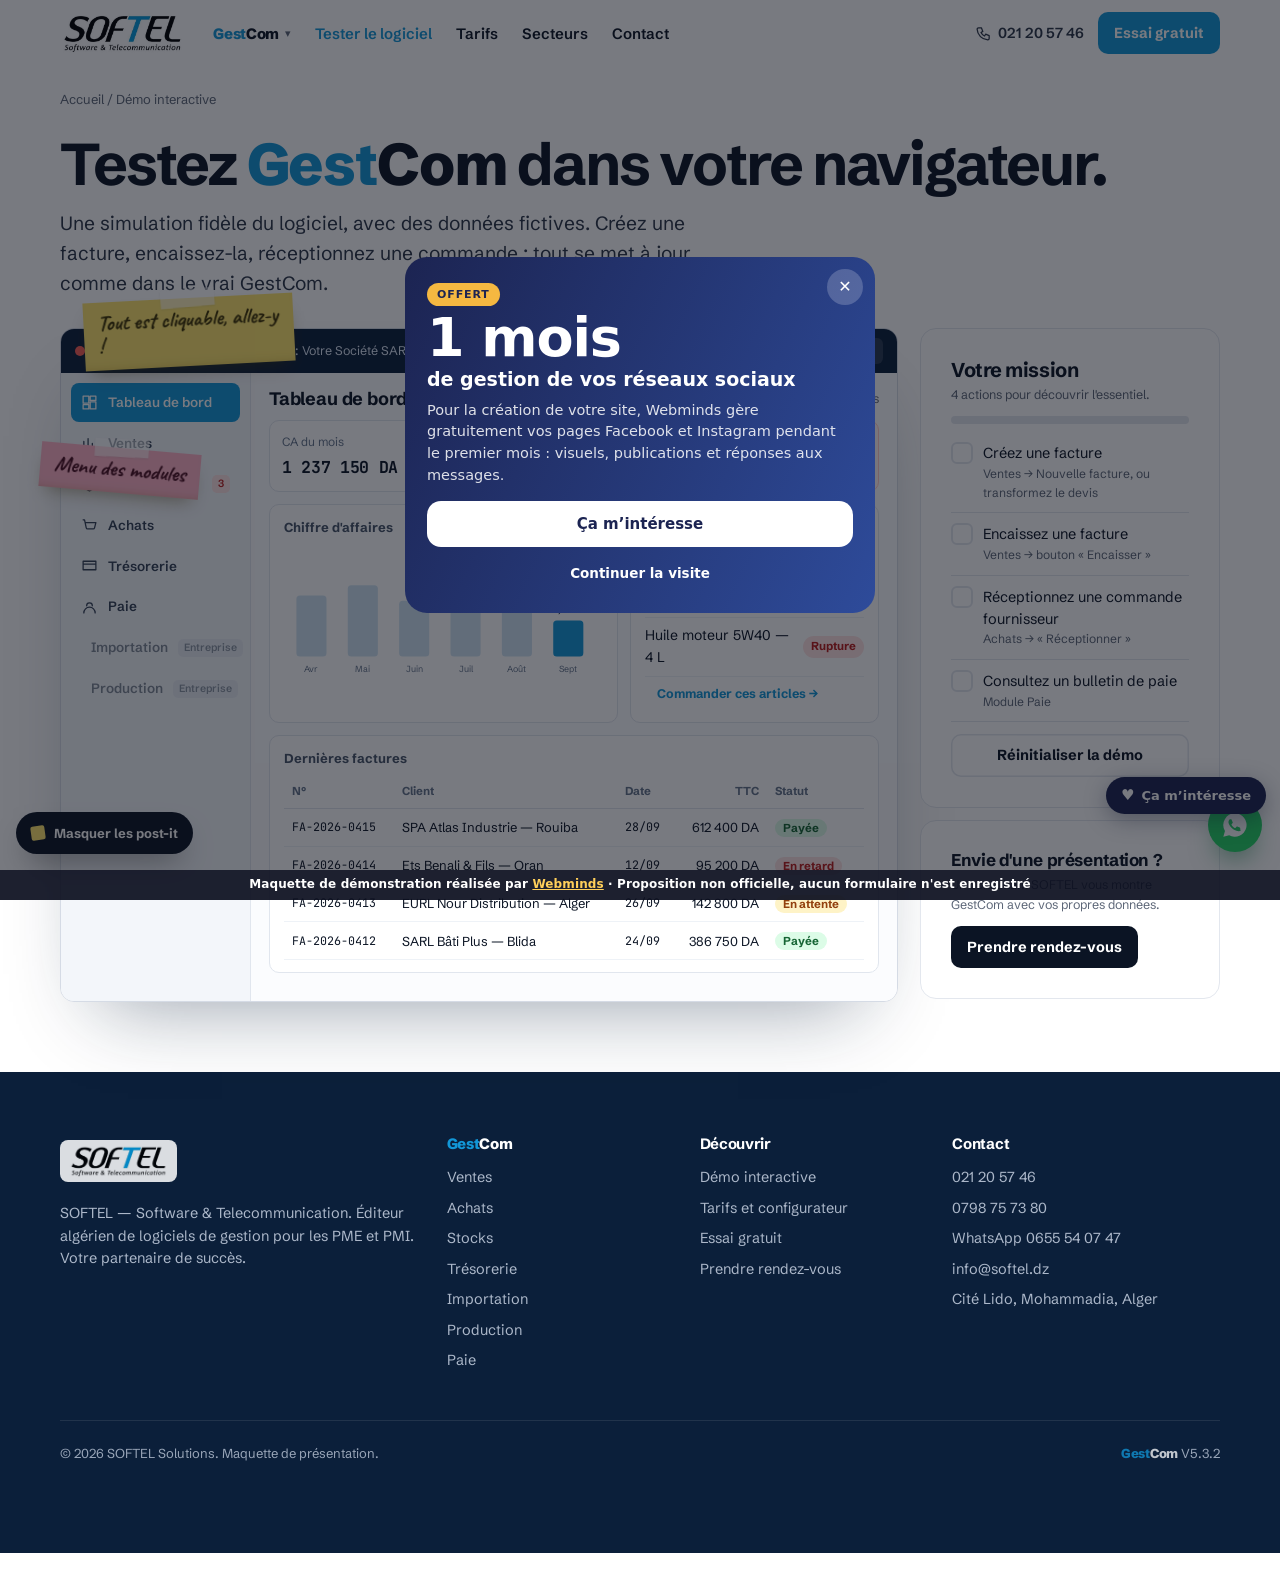
==== commit 8f47cd88: "Pop-up « 1 mois de réseaux sociaux offert » et bouton « Ça m'intéresse » (envoi WhatsApp)" ====
--- a/demo.html
+++ b/demo.html
@@ -28,4 +28,41 @@
 drawM(sim.mission());
 document.getElementById('rst').onclick=()=>sim.reset();
 </script><div id="wm-demo" role="note" style="position:fixed;left:0;right:0;bottom:0;z-index:2147483000;background:rgba(10,14,30,.92);color:#fff;font:600 12px/1.3 system-ui,-apple-system,Segoe UI,Roboto,sans-serif;text-align:center;padding:7px 12px calc(7px + env(safe-area-inset-bottom,0px));letter-spacing:.01em">Maquette de démonstration réalisée par <a href="https://webminds.dz" style="color:#ffcf5a;text-decoration:underline" target="_blank" rel="noopener">Webminds</a> · Proposition non officielle, aucun formulaire n'est enregistré</div>
-<script>(function(){function f(){var b=document.getElementById('wm-demo');if(!b)return;var h=b.offsetHeight;document.body.style.paddingBottom=(parseFloat(getComputedStyle(document.body).paddingBottom)||0)+h+'px';document.querySelectorAll('body *').forEach(function(e){if(e===b||b.contains(e))return;var s=getComputedStyle(e);if(s.position!=='fixed')return;var bt=parseFloat(s.bottom);if(!isNaN(bt)&&bt<120&&s.bottom!=='auto'&&e.offsetHeight<window.innerHeight*.6){e.style.bottom=(bt+h)+'px'}})}if(document.readyState==='complete')f();else addEventListener('load',f)})();</script><!--wm-demo--></body></html>+<script>(function(){function f(){var b=document.getElementById('wm-demo');if(!b)return;var h=b.offsetHeight;document.body.style.paddingBottom=(parseFloat(getComputedStyle(document.body).paddingBottom)||0)+h+'px';document.querySelectorAll('body *').forEach(function(e){if(e===b||b.contains(e))return;var s=getComputedStyle(e);if(s.position!=='fixed')return;var bt=parseFloat(s.bottom);if(!isNaN(bt)&&bt<120&&s.bottom!=='auto'&&e.offsetHeight<window.innerHeight*.6){e.style.bottom=(bt+h)+'px'}})}if(document.readyState==='complete')f();else addEventListener('load',f)})();</script><!--wm-demo--><script data-wml>(function(){if(window.__wmL)return;window.__wmL=1;
+var C={"p": "SOFTEL Solutions", "mail": null, "wa": "213797372452", "v": [["/", "Version corporate", "Claire et rassurante"]]};
+function ready(f){document.readyState==='loading'?document.addEventListener('DOMContentLoaded',f):f()}
+ready(function(){
+var css='.wmL-b{position:fixed;right:14px;bottom:calc(56px + env(safe-area-inset-bottom));z-index:2147483000;border:0;border-radius:999px;background:#1C2452;color:#fff;font:700 13px/1 system-ui,-apple-system,Segoe UI,Roboto,sans-serif;padding:11px 15px;box-shadow:0 6px 22px rgba(20,30,60,.35);cursor:pointer;display:flex;align-items:center;gap:7px}'
++'@media(max-width:520px){.wmL-b{bottom:calc(112px + env(safe-area-inset-bottom));font-size:12.5px;padding:10px 13px}}'
++'.wmL-m{position:fixed;inset:0;z-index:2147483001;background:rgba(10,14,25,.55);display:none;align-items:flex-end;justify-content:center;font-family:system-ui,-apple-system,Segoe UI,Roboto,sans-serif}.wmL-m.on{display:flex}@media(min-width:700px){.wmL-m{align-items:center;padding:20px}}'
++'.wmL-x{box-sizing:border-box;position:relative;background:#fff;color:#1C2452;width:100%;max-width:470px;max-height:92vh;overflow:auto;border-radius:22px 22px 0 0;padding:24px 22px calc(22px + env(safe-area-inset-bottom));text-align:left}@media(min-width:700px){.wmL-x{border-radius:22px}}'
++'.wmL-x *{box-sizing:border-box}.wmL-c{position:absolute;top:12px;right:12px;width:36px;height:36px;border:0;border-radius:50%;background:#F0F2F1;font-size:16px;cursor:pointer;color:#1C2452}'
++'.wmL-x h3{font:800 26px/1.1 system-ui,-apple-system,sans-serif;margin:4px 40px 10px 0;color:inherit}.wmL-x p{margin:0 0 14px;line-height:1.5;font-size:14.5px;opacity:.85}'
++'.wmL-o{background:linear-gradient(115deg,#1C2452,#2E4B9A);color:#fff}.wmL-o .wmL-c{background:rgba(255,255,255,.2);color:#fff}.wmL-big{font:900 54px/.95 system-ui,-apple-system,sans-serif;letter-spacing:-.02em;margin:6px 0 2px}.wmL-big small{display:block;font-size:19px;font-weight:700;letter-spacing:0;margin-top:6px}'
++'.wmL-tag{display:inline-block;background:#F5B841;color:#1C2452;font:800 11px system-ui,sans-serif;letter-spacing:.08em;border-radius:999px;padding:5px 10px}'
++'.wmL-btn{display:flex;align-items:center;justify-content:center;width:100%;border:0;border-radius:14px;padding:14px;font:800 15px system-ui,-apple-system,sans-serif;cursor:pointer;margin-top:8px}.wmL-w{background:#fff;color:#1C2452}.wmL-g{background:#1FAF55;color:#fff}.wmL-n{background:#1C2452;color:#fff}.wmL-l{background:transparent;color:inherit;font-weight:600;font-size:13.5px;padding:10px}'
++'.wmL-s{font:700 11.5px system-ui,sans-serif;text-transform:uppercase;letter-spacing:.06em;opacity:.6;margin:12px 0 8px}.wmL-ch{display:grid;gap:8px}.wmL-ch label{display:flex;align-items:center;gap:10px;border:1.5px solid #E2E6E3;border-radius:12px;padding:11px 12px;cursor:pointer;font-size:14px;font-weight:600}.wmL-ch label small{display:block;font-weight:500;opacity:.65;font-size:12px}.wmL-ch input{width:18px;height:18px;flex:none;accent-color:#1FAF55}'
++'.wmL-f{display:grid;gap:8px;margin:12px 0 6px}.wmL-f input{border:1.5px solid #E2E6E3;border-radius:12px;padding:12px;font:500 16px system-ui,sans-serif;color:#1C2452;background:#fff;-webkit-user-select:text!important;user-select:text!important;width:100%}'
++'.wmL-ok{text-align:center}.wmL-ok i{display:grid;place-items:center;width:64px;height:64px;margin:6px auto 12px;border-radius:50%;background:#E8F7EE;color:#1FAF55;font-style:normal;font-size:30px}';
+var st=document.createElement('style');st.textContent=css;document.head.appendChild(st);
+function ss(k,v){try{if(v===undefined)return sessionStorage.getItem(k);sessionStorage.setItem(k,v)}catch(e){}}
+var p=location.pathname,cur=0;C.v.forEach(function(v,i){if(v[0]!=='/'&&p.indexOf(v[0])===0)cur=i});
+var off=document.createElement('div');off.className='wmL-m';off.innerHTML='<div class="wmL-x wmL-o" role="dialog" aria-modal="true"><button class="wmL-c" type="button" aria-label="Fermer">✕</button><span class="wmL-tag">OFFERT</span><div class="wmL-big">1 mois<small>de gestion de vos réseaux sociaux</small></div><p style="margin-top:12px">Pour la création de votre site, Webminds gère gratuitement vos pages Facebook et Instagram pendant le premier mois : visuels, publications et réponses aux messages.</p><button class="wmL-btn wmL-w" type="button" data-i>Ça m’intéresse</button><button class="wmL-btn wmL-l" type="button" data-c>Continuer la visite</button></div>';
+var ch='';C.v.forEach(function(v,i){ch+='<label><input type="radio" name="wmLv" value="'+v[1]+'"'+(i===cur?' checked':'')+'><span>'+v[1]+(v[2]?'<small>'+v[2]+'</small>':'')+'</span></label>'});
+var it=document.createElement('div');it.className='wmL-m';it.innerHTML='<div class="wmL-x" role="dialog" aria-modal="true"><button class="wmL-c" type="button" aria-label="Fermer">✕</button><div data-s1><h3>Cette maquette vous plaît ?</h3><p>Choisissez la version qui vous intéresse : Webminds vous recontacte pour vous la présenter.</p>'+(C.v.length>1?'<div class="wmL-s">La version préférée</div><div class="wmL-ch">'+ch+'</div>':'')+'<div class="wmL-s">En plus</div><div class="wmL-ch"><label><input type="checkbox" value="Gestion des réseaux sociaux (1 mois offert)"><span>Réseaux sociaux<small>1 mois de gestion offert avec le site</small></span></label></div><div class="wmL-f"><input name="n" placeholder="Votre nom" autocomplete="name"><input name="t" type="tel" inputmode="tel" placeholder="Votre téléphone (facultatif)" autocomplete="tel"></div><button class="wmL-btn wmL-g" type="button" data-w>Envoyer sur WhatsApp</button>'+(C.mail?'<button class="wmL-btn wmL-l" type="button" data-e>Envoyer par e-mail</button>':'')+'</div><div class="wmL-ok" data-s2 hidden><i>✓</i><h3 style="margin:0 0 8px">Merci !</h3><p>Votre choix a bien été transmis à Webminds. Nous vous recontactons très vite.</p><button class="wmL-btn wmL-n" type="button" data-c>Continuer la visite</button></div></div>';
+document.body.appendChild(off);document.body.appendChild(it);
+var b=document.createElement('button');b.type='button';b.className='wmL-b';b.innerHTML='<b style="font-size:15px">♥</b>Ça m’intéresse';document.body.appendChild(b);
+function op(m){off.classList.remove('on');it.classList.remove('on');m.classList.add('on')}
+[off,it].forEach(function(m){m.addEventListener('click',function(e){if(e.target===m||e.target.closest('.wmL-c')||e.target.closest('[data-c]'))m.classList.remove('on')})});
+b.onclick=function(){op(it)};off.querySelector('[data-i]').onclick=function(){op(it)};
+function msg(){var v=(it.querySelector('input[name=wmLv]:checked')||{}).value||C.v[cur][1],x=[].map.call(it.querySelectorAll('input[type=checkbox]:checked'),function(c){return c.value}),n=it.querySelector('[name=n]').value.trim(),t=it.querySelector('[name=t]').value.trim();
+ return{v:v,x:x,n:n,t:t,txt:'Bonjour Webminds, la maquette '+C.p+' m’intéresse.\nVersion préférée : '+v+(x.length?'\nEn plus : '+x.join(', '):'')+(n?'\nNom : '+n:'')+(t?'\nTéléphone : '+t:'')+'\nLien : '+location.origin+C.v[cur][0]}}
+function mail(m){if(!C.mail)return;try{fetch('https://formsubmit.co/ajax/'+C.mail,{method:'POST',keepalive:true,headers:{'Content-Type':'application/json','Accept':'application/json'},body:JSON.stringify({_subject:'Maquette '+C.p+' : intéressé ('+m.v+')',Prospect:C.p,Version:m.v,Options:m.x.join(', ')||'-',Nom:m.n||'-',Telephone:m.t||'-',Lien:location.origin+C.v[cur][0],_template:'table',_captcha:'false'})}).catch(function(){})}catch(e){}}
+function done(){it.querySelector('[data-s1]').hidden=true;it.querySelector('[data-s2]').hidden=false;ss('wmL-sent','1')}
+it.querySelector('[data-w]').onclick=function(){var m=msg();mail(m);done();location.href='https://wa.me/'+C.wa+'?text='+encodeURIComponent(m.txt)};
+var e=it.querySelector('[data-e]');if(e)e.onclick=function(){mail(msg());done()};
+var sh=ss('wmL-off');addEventListener('scroll',function(){var r=(scrollY+innerHeight)/document.documentElement.scrollHeight;
+ if(!sh&&scrollY>500&&r>.3){sh=1;ss('wmL-off','1');op(off)}
+ if(!ss('wmL-it')&&!ss('wmL-sent')&&sh&&r>.92&&!off.classList.contains('on')){ss('wmL-it','1');op(it)}},{passive:true});
+});})();
+</script></body></html>
